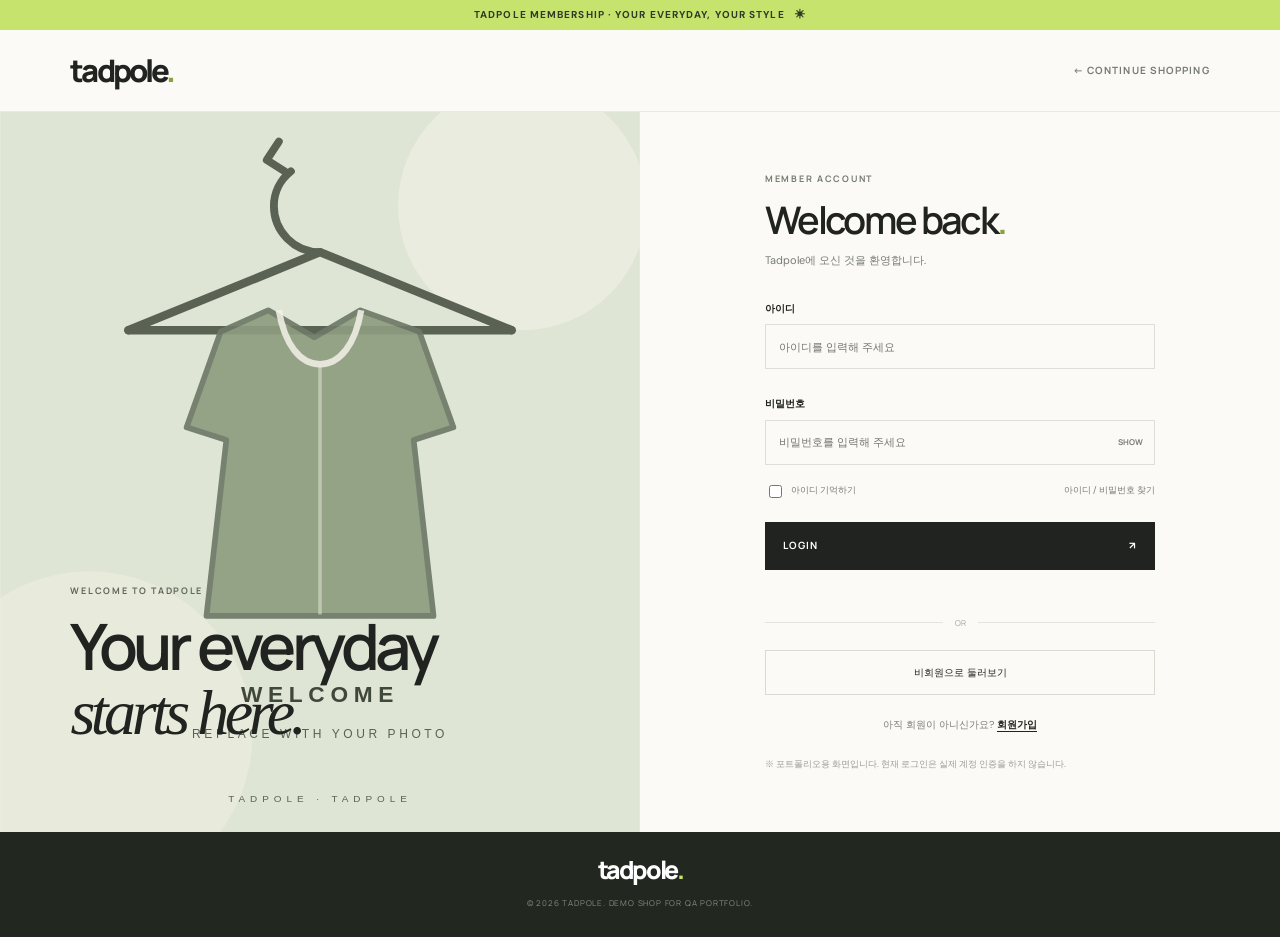
==== login.html @ 7c5cded1 "Add files via upload" ====
<!DOCTYPE html>
<html lang="ko">
<head>
  <meta charset="UTF-8">
  <meta name="viewport" content="width=device-width, initial-scale=1.0">
  <meta name="description" content="Tadpole 로그인 페이지">
  <title>LOGIN | Tadpole</title>
  <link rel="stylesheet" href="css/style.css">
  <script src="js/login.js" defer></script>
</head>
<body class="login-page">
  <div class="announcement-bar">TADPOLE MEMBERSHIP · YOUR EVERYDAY, YOUR STYLE <span aria-hidden="true">✳</span></div>
  <header class="site-header login-header">
    <a class="wordmark" href="index.html" aria-label="Tadpole 홈">tadpole<span>.</span></a>
    <a class="text-link back-link" href="index.html">← CONTINUE SHOPPING</a>
  </header>

  <main class="login-main">
    <section class="login-visual">
      <img src="assets/images/login-image.svg" alt="로그인 페이지 사진 자리표시자">
      <div class="login-visual-caption"><p class="eyebrow">WELCOME TO TADPOLE</p><h1>Your everyday<br><em>starts here.</em></h1></div>
    </section>

    <section class="login-panel" aria-labelledby="loginTitle">
      <div class="login-panel-inner">
        <p class="eyebrow">MEMBER ACCOUNT</p>
        <h2 id="loginTitle">Welcome back<span class="accent-dot">.</span></h2>
        <p class="login-subtitle">Tadpole에 오신 것을 환영합니다.</p>

        <form id="loginForm" class="login-form" novalidate>
          <label for="userId">아이디</label>
          <input id="userId" name="userId" type="text" placeholder="아이디를 입력해 주세요" autocomplete="username" required>
          <p class="field-error" id="userIdError"></p>

          <label for="userPassword">비밀번호</label>
          <div class="password-field">
            <input id="userPassword" name="password" type="password" placeholder="비밀번호를 입력해 주세요" autocomplete="current-password" required>
            <button class="password-toggle" id="passwordToggle" type="button" aria-label="비밀번호 표시">SHOW</button>
          </div>
          <p class="field-error" id="passwordError"></p>

          <div class="login-options">
            <label class="remember-option"><input type="checkbox" id="rememberMe"> <span>아이디 기억하기</span></label>
            <a href="#find-account" id="findAccount">아이디 / 비밀번호 찾기</a>
          </div>
          <button class="login-submit" type="submit">LOGIN <span aria-hidden="true">↗</span></button>
          <p class="login-feedback" id="loginFeedback" aria-live="polite"></p>
        </form>

        <div class="login-divider"><span>OR</span></div>
        <button class="guest-button" id="guestButton" type="button">비회원으로 둘러보기</button>
        <p class="signup-copy">아직 회원이 아니신가요? <a href="#signup" id="signupLink">회원가입</a></p>
        <p class="demo-notice">※ 포트폴리오용 화면입니다. 현재 로그인은 실제 계정 인증을 하지 않습니다.</p>
      </div>
    </section>
  </main>

  <footer class="site-footer login-footer">
    <a class="wordmark footer-wordmark" href="index.html">tadpole<span>.</span></a>
    <small>© 2026 TADPOLE. DEMO SHOP FOR QA PORTFOLIO.</small>
  </footer>
  <div class="toast" id="toast" role="status" aria-live="polite"></div>
</body>
</html>
---- css/style.css ----
@import url('https://fonts.googleapis.com/css2?family=DM+Sans:wght@400;500;600;700&family=Manrope:wght@400;500;600;700;800&display=swap');

:root {
  --ink: #20231f;
  --muted: #777c72;
  --paper: #fbfaf6;
  --soft: #f1f0e8;
  --line: #e5e4dc;
  --green: #c6e36d;
  --green-dark: #8aa13f;
  --white: #fff;
  --font-display: 'Manrope', 'DM Sans', Arial, sans-serif;
}

* { box-sizing: border-box; }
html { scroll-behavior: smooth; }
body { margin: 0; color: var(--ink); background: var(--paper); font-family: 'DM Sans', 'Noto Sans KR', Arial, sans-serif; font-size: 14px; line-height: 1.55; }
a { color: inherit; text-decoration: none; }
button, input { font: inherit; }
button { color: inherit; }
button:focus-visible, a:focus-visible, input:focus-visible { outline: 2px solid var(--green-dark); outline-offset: 3px; }
img { display: block; max-width: 100%; }

.announcement-bar { min-height: 30px; padding: 7px 16px; background: var(--green); color: #303928; text-align: center; font-size: 10px; font-weight: 700; letter-spacing: .11em; }
.announcement-bar span { margin-left: 7px; }
.site-header { height: 82px; padding: 0 5.5%; display: grid; grid-template-columns: 1fr 2fr 1fr; align-items: center; background: var(--paper); border-bottom: 1px solid rgba(32,35,31,.08); position: relative; z-index: 5; }
.wordmark { justify-self: start; font-family: var(--font-display); font-size: 31px; font-weight: 800; letter-spacing: -.095em; line-height: 1; }
.wordmark span { color: var(--green-dark); }
.main-nav { display: flex; justify-content: center; gap: clamp(22px, 4vw, 55px); }
.main-nav a, .text-link, .bag-button, .underlined-link { font-family: var(--font-display); font-size: 10px; font-weight: 700; letter-spacing: .11em; }
.main-nav a { padding: 10px 0; transition: opacity .2s; }
.main-nav a:hover, .text-link:hover, .underlined-link:hover { opacity: .55; }
.header-actions { justify-self: end; display: flex; align-items: center; gap: 25px; }
.text-link { white-space: nowrap; }
.icon-button { border: 0; background: none; cursor: pointer; }
.bag-button { display: flex; gap: 7px; align-items: center; padding: 8px 0; }
.bag-button span { display: grid; place-items: center; width: 19px; height: 19px; border-radius: 50%; background: var(--green); font-size: 10px; letter-spacing: 0; }
.menu-toggle { display: none; font-size: 20px; }

.hero { min-height: 560px; padding: 65px 10.5% 74px; display: grid; grid-template-columns: .93fr 1.07fr; align-items: center; gap: 4%; position: relative; overflow: hidden; background: #eeefe5; }
.hero-copy { position: relative; z-index: 1; padding-bottom: 15px; }
.eyebrow { margin: 0 0 17px; color: var(--muted); font-family: var(--font-display); font-size: 9px; font-weight: 700; letter-spacing: .19em; }
.hero h1 { margin: 0; font-family: var(--font-display); font-size: clamp(48px, 6.2vw, 84px); line-height: .99; letter-spacing: -.075em; font-weight: 600; }
.hero h1 em, .editorial-copy h2 em, .login-visual-caption h1 em { font-family: Georgia, serif; font-weight: 400; }
.hero-description { margin: 27px 0 29px; color: #62665d; font-size: 13px; line-height: 1.9; }
.pill-button { min-width: 168px; display: inline-flex; justify-content: space-between; align-items: center; gap: 25px; padding: 14px 19px; border-radius: 100px; font-family: var(--font-display); font-size: 9px; font-weight: 700; letter-spacing: .1em; transition: transform .2s, background .2s; }
.pill-button:hover { transform: translateY(-3px); }
.pill-button-dark { background: var(--ink); color: var(--white); }
.pill-button-dark:hover { background: #3b4433; }
.hero-art { width: 100%; max-width: 540px; justify-self: end; position: relative; }
.hero-image-frame { height: 410px; overflow: hidden; background: #d7d8ca; position: relative; }
.hero-image-frame img { width: 100%; height: 100%; object-fit: cover; }
.image-note { position: absolute; left: 50%; top: 50%; transform: translate(-50%, -50%); width: max-content; padding: 10px 13px; background: rgba(251,250,246,.83); color: #64695e; text-align: center; font-family: var(--font-display); font-size: 9px; font-weight: 700; letter-spacing: .12em; line-height: 1.7; pointer-events: none; }
.hero-sticker { position: absolute; left: -44px; top: 32px; width: 90px; height: 90px; display: grid; place-content: center; border-radius: 50%; background: var(--green); text-align: center; font-family: var(--font-display); font-size: 11px; font-weight: 800; line-height: 1.2; transform: rotate(-12deg); }
.hero-caption { margin: 12px 0 0; text-align: right; font-family: var(--font-display); font-size: 8px; letter-spacing: .15em; color: var(--muted); }
.hero-side-label { position: absolute; right: 2.4%; top: 50%; writing-mode: vertical-rl; transform: translateY(-50%); font-family: var(--font-display); font-size: 8px; letter-spacing: .2em; color: #92968a; }

.section-wrap { width: min(1180px, 89%); margin: 0 auto; }
.category-section { padding-top: 100px; padding-bottom: 104px; }
.section-heading { display: flex; justify-content: space-between; align-items: end; margin-bottom: 30px; }
.section-heading h2, .newsletter h2 { margin: 0; font-family: var(--font-display); font-size: clamp(31px, 4vw, 45px); line-height: 1.1; letter-spacing: -.065em; font-weight: 600; }
.accent-dot { color: var(--green-dark); }
.section-aside { margin: 0 3px 4px 0; color: var(--muted); font-size: 11px; line-height: 1.8; text-align: right; }
.category-grid { display: grid; grid-template-columns: repeat(4, 1fr); gap: 17px; }
.category-card { display: block; padding: 0; border: 0; background: transparent; text-align: left; cursor: pointer; }
.category-image { display: block; aspect-ratio: 3 / 3.65; overflow: hidden; background: var(--soft); }
.category-image img { width: 100%; height: 100%; object-fit: cover; transition: transform .5s; }
.category-card:hover .category-image img { transform: scale(1.045); }
.category-meta { display: flex; justify-content: space-between; align-items: baseline; gap: 8px; padding-top: 13px; }
.category-meta strong { font-family: var(--font-display); font-size: 11px; letter-spacing: .08em; }
.category-meta span { color: var(--muted); font-size: 9px; }

.product-section { padding-top: 82px; padding-bottom: 110px; border-top: 1px solid var(--line); }
.product-heading { margin-bottom: 25px; }
.underlined-link { display: inline-flex; gap: 18px; align-items: center; padding-bottom: 6px; border-bottom: 1px solid var(--ink); white-space: nowrap; }
.shop-toolbar { display: flex; justify-content: space-between; align-items: center; gap: 20px; margin-bottom: 25px; }
.filter-list { display: flex; flex-wrap: wrap; gap: 7px; }
.filter-button { padding: 8px 13px; border: 1px solid var(--line); border-radius: 30px; background: transparent; color: var(--muted); cursor: pointer; font-family: var(--font-display); font-size: 9px; font-weight: 700; letter-spacing: .07em; transition: all .2s; }
.filter-button:hover, .filter-button.is-active { border-color: var(--ink); background: var(--ink); color: white; }
.search-box { width: 190px; display: flex; align-items: center; gap: 8px; padding: 7px 3px; border-bottom: 1px solid #aeb0a7; }
.search-box input { width: 100%; min-width: 0; border: 0; outline: 0; background: transparent; font-size: 11px; }
.search-box span { font-size: 19px; }
.product-grid { display: grid; grid-template-columns: repeat(4, minmax(0, 1fr)); gap: 39px 17px; }
.product-card { min-width: 0; }
.product-image-wrap { position: relative; aspect-ratio: 3 / 3.8; overflow: hidden; background: var(--soft); }
.product-image-wrap > img { width: 100%; height: 100%; object-fit: cover; transition: transform .45s; }
.product-card:hover .product-image-wrap > img { transform: scale(1.035); }
.product-label { position: absolute; top: 12px; left: 12px; padding: 5px 8px; background: var(--green); font-family: var(--font-display); font-size: 8px; font-weight: 800; letter-spacing: .1em; }
.product-label-muted { background: var(--white); }
.wish-button { position: absolute; top: 9px; right: 10px; width: 30px; height: 30px; border: 0; border-radius: 50%; background: rgba(251,250,246,.84); font-size: 20px; line-height: 1; cursor: pointer; }
.wish-button[aria-pressed="true"] { color: #b35c58; }
.product-info { padding-top: 13px; }
.product-category { margin: 0 0 4px; color: var(--muted); font-family: var(--font-display); font-size: 8px; letter-spacing: .14em; }
.product-info h3 { margin: 0 0 10px; font-size: 12px; font-weight: 500; }
.product-bottom { display: flex; align-items: center; justify-content: space-between; gap: 8px; }
.product-bottom strong { font-family: var(--font-display); font-size: 11px; }
.add-button { padding: 5px 0 5px 8px; border: 0; background: transparent; color: var(--muted); font-family: var(--font-display); font-size: 8px; font-weight: 700; letter-spacing: .08em; cursor: pointer; }
.add-button:hover { color: var(--green-dark); }
.empty-message { padding: 45px 0; color: var(--muted); text-align: center; }

.editorial-banner { min-height: 460px; display: grid; grid-template-columns: 1fr 1fr; background: #e9ebe0; }
.editorial-image { min-height: 460px; position: relative; overflow: hidden; background: #d7dbcc; }
.editorial-image img { width: 100%; height: 100%; position: absolute; inset: 0; object-fit: cover; }
.editorial-copy { display: flex; flex-direction: column; justify-content: center; align-items: flex-start; padding: 60px 12%; }
.editorial-copy h2 { margin: 0 0 21px; font-family: var(--font-display); font-size: clamp(41px, 5.1vw, 66px); line-height: 1; font-weight: 600; letter-spacing: -.075em; }
.editorial-copy > p:not(.eyebrow) { margin: 0 0 28px; color: #666b60; font-size: 12px; line-height: 1.9; }

.newsletter { padding: 100px 15px 95px; text-align: center; }
.newsletter .eyebrow { margin-bottom: 12px; }
.newsletter > p:not(.eyebrow):not(.form-feedback) { margin: 15px 0 24px; color: var(--muted); font-size: 11px; }
.newsletter-form { width: min(440px, 100%); display: flex; margin: 0 auto; border-bottom: 1px solid var(--ink); }
.newsletter-form input { flex: 1; min-width: 0; padding: 13px 5px; border: 0; outline: 0; background: transparent; font-size: 11px; }
.newsletter-form button { border: 0; background: transparent; font-family: var(--font-display); font-size: 9px; font-weight: 800; letter-spacing: .08em; cursor: pointer; }
.form-feedback { min-height: 17px; color: var(--green-dark); font-size: 10px; }
.site-footer { padding: 42px 5.5% 28px; background: #222720; color: #f8f8f1; text-align: center; }
.footer-wordmark { display: inline-block; color: white; }
.footer-wordmark span { color: var(--green); }
.site-footer > p { margin: 10px 0 22px; color: #b8beb1; font-size: 10px; }
.footer-links { display: flex; justify-content: center; gap: 24px; margin-bottom: 26px; }
.footer-links a { color: #d1d4cb; font-family: var(--font-display); font-size: 8px; letter-spacing: .12em; }
.site-footer small { color: #858b80; font-family: var(--font-display); font-size: 8px; letter-spacing: .1em; }
.toast { position: fixed; left: 50%; bottom: 25px; z-index: 20; padding: 12px 18px; border-radius: 30px; background: var(--ink); color: white; font-size: 11px; opacity: 0; transform: translate(-50%, 12px); pointer-events: none; transition: opacity .2s, transform .2s; }
.toast.is-visible { opacity: 1; transform: translate(-50%, 0); }
.sr-only { position: absolute; width: 1px; height: 1px; padding: 0; margin: -1px; overflow: hidden; clip: rect(0,0,0,0); white-space: nowrap; border: 0; }

/* Login page */
.login-header { display: flex; justify-content: space-between; }
.back-link { color: var(--muted); }
.login-main { min-height: 650px; display: grid; grid-template-columns: 1fr 1fr; }
.login-visual { min-height: 650px; position: relative; overflow: hidden; background: #e6e9de; }
.login-visual > img { width: 100%; height: 100%; position: absolute; inset: 0; object-fit: cover; }
.login-visual-caption { position: absolute; left: 11%; bottom: 12%; color: var(--ink); }
.login-visual-caption .eyebrow { color: #62675d; }
.login-visual-caption h1 { margin: 0; font-family: var(--font-display); font-size: clamp(42px, 5vw, 68px); line-height: 1; letter-spacing: -.07em; font-weight: 600; }
.login-panel { display: grid; place-items: center; padding: 60px 8%; background: var(--paper); }
.login-panel-inner { width: min(390px, 100%); }
.login-panel-inner > .eyebrow { margin-bottom: 12px; }
.login-panel h2 { margin: 0; font-family: var(--font-display); font-size: 38px; line-height: 1.15; letter-spacing: -.07em; font-weight: 600; }
.login-subtitle { margin: 10px 0 32px; color: var(--muted); font-size: 11px; }
.login-form { display: flex; flex-direction: column; }
.login-form > label { margin: 0 0 8px; font-size: 10px; font-weight: 700; }
.login-form > input, .password-field input { width: 100%; height: 45px; padding: 0 13px; border: 1px solid #dedfd6; border-radius: 0; background: transparent; font-size: 11px; }
.login-form > input { margin-bottom: 14px; }
.password-field { position: relative; }
.password-field input { padding-right: 57px; }
.password-toggle { position: absolute; top: 0; right: 0; height: 45px; padding: 0 12px; border: 0; background: transparent; color: var(--muted); font-family: var(--font-display); font-size: 8px; font-weight: 700; cursor: pointer; }
.field-error { min-height: 13px; margin: -9px 0 9px; color: #b34d46; font-size: 9px; }
.login-options { display: flex; justify-content: space-between; align-items: center; margin: 4px 0 21px; color: var(--muted); font-size: 9px; }
.remember-option { display: flex; align-items: center; gap: 6px; cursor: pointer; }
.remember-option input { accent-color: var(--green-dark); }
.login-submit { height: 48px; display: flex; justify-content: space-between; align-items: center; padding: 0 17px; border: 1px solid var(--ink); background: var(--ink); color: white; font-family: var(--font-display); font-size: 10px; font-weight: 700; letter-spacing: .1em; cursor: pointer; transition: background .2s; }
.login-submit:hover { background: #41483b; }
.login-feedback { min-height: 17px; margin: 9px 0 0; color: var(--green-dark); font-size: 10px; }
.login-divider { display: flex; align-items: center; gap: 12px; margin: 21px 0; color: #a3a69d; font-family: var(--font-display); font-size: 8px; }
.login-divider::before, .login-divider::after { content: ''; height: 1px; flex: 1; background: var(--line); }
.guest-button { width: 100%; height: 45px; border: 1px solid #d9dbd1; background: transparent; font-size: 10px; cursor: pointer; }
.guest-button:hover { background: var(--soft); }
.signup-copy { margin: 22px 0 0; color: var(--muted); text-align: center; font-size: 10px; }
.signup-copy a { color: var(--ink); font-weight: 700; text-decoration: underline; text-underline-offset: 3px; }
.demo-notice { margin: 24px 0 0; color: #9a9d94; font-size: 9px; line-height: 1.7; }
.login-footer { padding-top: 25px; }
.login-footer .footer-wordmark { font-size: 25px; margin-bottom: 15px; }
.login-footer small { display: block; }

@media (max-width: 900px) {
  .site-header { padding: 0 4%; grid-template-columns: 1fr 2fr 1fr; }
  .hero { padding-left: 7%; padding-right: 7%; min-height: 500px; }
  .hero-image-frame { height: 350px; }
  .product-grid { grid-template-columns: repeat(3, minmax(0, 1fr)); }
  .category-meta { flex-direction: column; gap: 2px; }
  .login-main { min-height: 600px; }
  .login-visual { min-height: 600px; }
}
@media (max-width: 650px) {
  .announcement-bar { font-size: 8px; }
  .site-header { height: 68px; display: flex; justify-content: space-between; padding: 0 5%; }
  .menu-toggle { display: block; width: 30px; text-align: left; }
  .site-header > .wordmark { position: absolute; left: 50%; transform: translateX(-50%); font-size: 28px; }
  .main-nav { display: none; position: absolute; top: 68px; left: 0; right: 0; padding: 18px 5%; flex-direction: column; gap: 8px; background: var(--paper); border-bottom: 1px solid var(--line); }
  .main-nav.is-open { display: flex; }
  .main-nav a { padding: 7px 0; }
  .header-actions { gap: 13px; }
  .login-link { font-size: 9px; }
  .bag-button { font-size: 9px; }
  .hero { display: flex; flex-direction: column; align-items: stretch; gap: 35px; padding: 58px 7% 45px; }
  .hero h1 { font-size: clamp(53px, 15vw, 76px); }
  .hero-description { margin: 19px 0 22px; }
  .hero-art { width: 90%; max-width: none; align-self: flex-end; }
  .hero-image-frame { height: auto; aspect-ratio: 1 / 1.08; }
  .hero-sticker { width: 75px; height: 75px; left: -31px; font-size: 9px; }
  .hero-side-label { display: none; }
  .section-wrap { width: 88%; }
  .category-section { padding-top: 68px; padding-bottom: 70px; }
  .section-heading { align-items: end; gap: 15px; }
  .section-heading h2, .newsletter h2 { font-size: 32px; }
  .section-aside { font-size: 9px; }
  .category-grid { grid-template-columns: repeat(2, 1fr); gap: 23px 12px; }
  .category-meta strong { font-size: 10px; }
  .product-section { padding-top: 66px; padding-bottom: 75px; }
  .shop-toolbar { flex-direction: column-reverse; align-items: stretch; gap: 14px; }
  .search-box { width: 100%; }
  .filter-list { gap: 5px; }
  .filter-button { padding: 7px 10px; font-size: 8px; }
  .product-grid { grid-template-columns: repeat(2, minmax(0, 1fr)); gap: 29px 11px; }
  .product-image-wrap { aspect-ratio: 3 / 3.9; }
  .product-info h3 { font-size: 11px; }
  .product-bottom strong { font-size: 10px; }
  .editorial-banner { grid-template-columns: 1fr; }
  .editorial-image { min-height: 330px; }
  .editorial-copy { padding: 55px 8%; }
  .newsletter { padding: 73px 0 65px; }
  .newsletter-form button { font-size: 8px; }
  .site-footer { padding-left: 5%; padding-right: 5%; }
  .footer-links { gap: 17px; }
  .login-header { display: flex; }
  .login-header .wordmark { position: static; transform: none; }
  .back-link { font-size: 8px; }
  .login-main { grid-template-columns: 1fr; }
  .login-visual { min-height: 310px; }
  .login-visual-caption { left: 8%; bottom: 9%; }
  .login-visual-caption h1 { font-size: 42px; }
  .login-panel { padding: 55px 8%; }
}
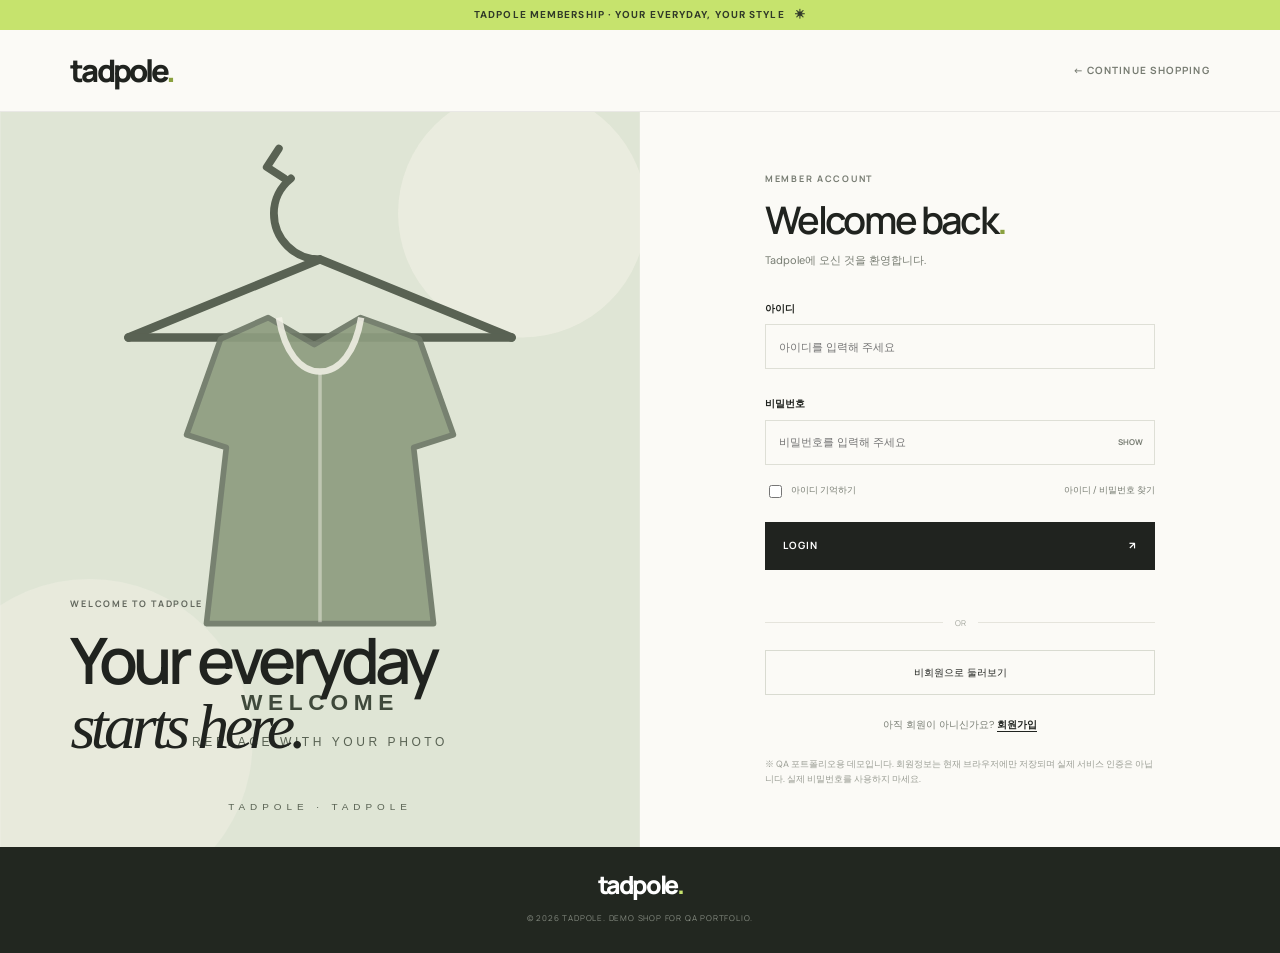
==== commit 5d37e48f: "Update Tadpole signup and login" ====
--- a/login.html
+++ b/login.html
@@ -49,8 +49,8 @@
 
         <div class="login-divider"><span>OR</span></div>
         <button class="guest-button" id="guestButton" type="button">비회원으로 둘러보기</button>
-        <p class="signup-copy">아직 회원이 아니신가요? <a href="#signup" id="signupLink">회원가입</a></p>
-        <p class="demo-notice">※ 포트폴리오용 화면입니다. 현재 로그인은 실제 계정 인증을 하지 않습니다.</p>
+        <p class="signup-copy">아직 회원이 아니신가요? <a href="signup.html" id="signupLink">회원가입</a></p>
+        <p class="demo-notice">※ QA 포트폴리오용 데모입니다. 회원정보는 현재 브라우저에만 저장되며 실제 서비스 인증은 아닙니다. 실제 비밀번호를 사용하지 마세요.</p>
       </div>
     </section>
   </main>
--- a/css/style.css
+++ b/css/style.css
@@ -144,6 +144,11 @@
 .password-field { position: relative; }
 .password-field input { padding-right: 57px; }
 .password-toggle { position: absolute; top: 0; right: 0; height: 45px; padding: 0 12px; border: 0; background: transparent; color: var(--muted); font-family: var(--font-display); font-size: 8px; font-weight: 700; cursor: pointer; }
+
+.field-hint { margin: -8px 0 10px; color: #8b8f84; font-size: 9px; line-height: 1.5; }
+.password-safety-notice { margin: 2px 0 12px; padding: 10px 12px; border-left: 2px solid #b78358; background: #f3eee7; color: #805b3e; font-size: 10px; line-height: 1.6; }
+.login-feedback.is-error { color: #b34d46; }
+
 .field-error { min-height: 13px; margin: -9px 0 9px; color: #b34d46; font-size: 9px; }
 .login-options { display: flex; justify-content: space-between; align-items: center; margin: 4px 0 21px; color: var(--muted); font-size: 9px; }
 .remember-option { display: flex; align-items: center; gap: 6px; cursor: pointer; }
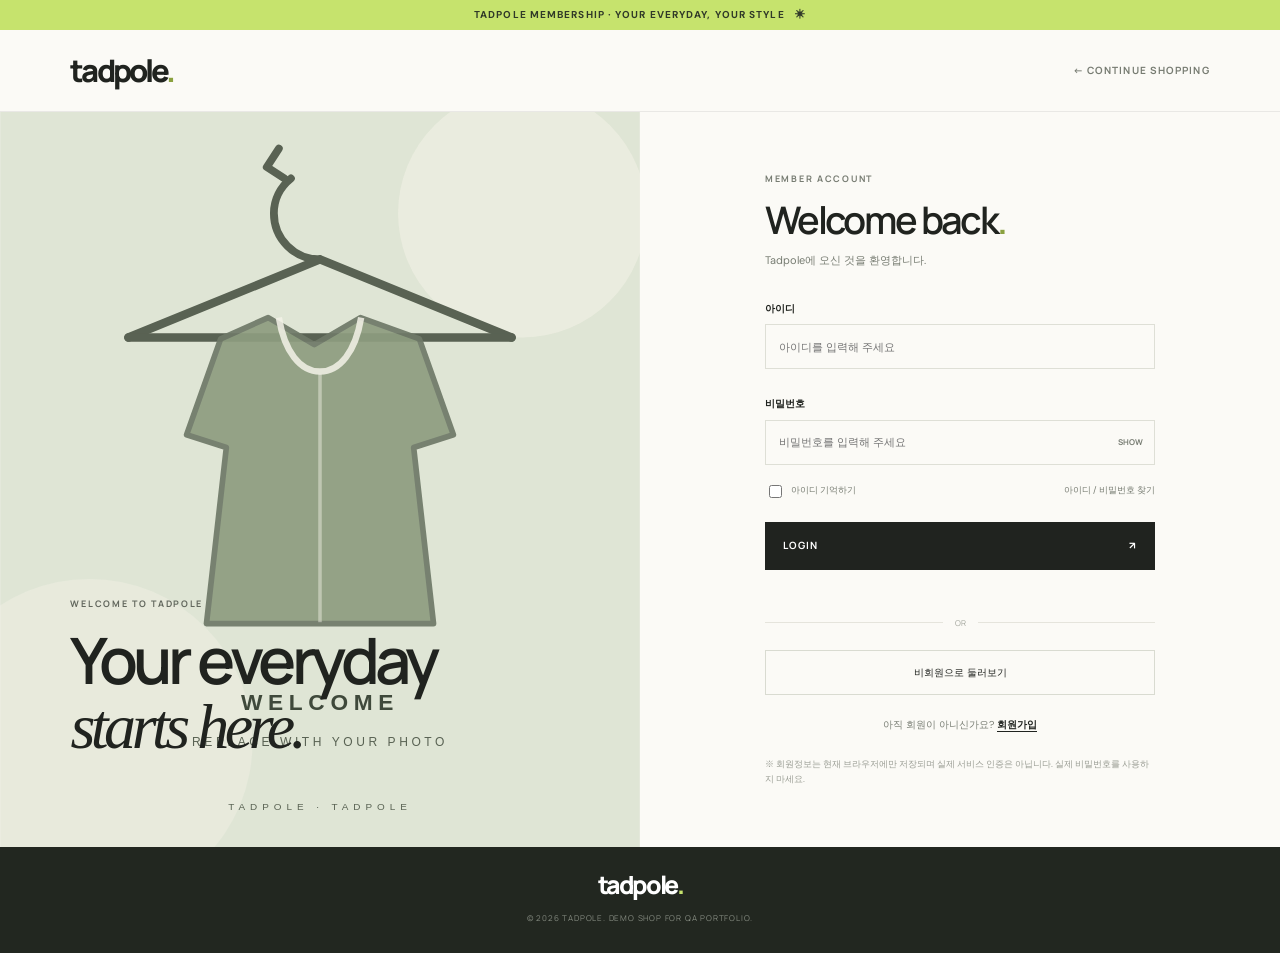
==== commit f97b578e: "Update password rules and login notice" ====
--- a/login.html
+++ b/login.html
@@ -50,7 +50,7 @@
         <div class="login-divider"><span>OR</span></div>
         <button class="guest-button" id="guestButton" type="button">비회원으로 둘러보기</button>
         <p class="signup-copy">아직 회원이 아니신가요? <a href="signup.html" id="signupLink">회원가입</a></p>
-        <p class="demo-notice">※ QA 포트폴리오용 데모입니다. 회원정보는 현재 브라우저에만 저장되며 실제 서비스 인증은 아닙니다. 실제 비밀번호를 사용하지 마세요.</p>
+        <p class="demo-notice">※ 회원정보는 현재 브라우저에만 저장되며 실제 서비스 인증은 아닙니다. 실제 비밀번호를 사용하지 마세요.</p>
       </div>
     </section>
   </main>
--- a/css/style.css
+++ b/css/style.css
@@ -226,3 +226,84 @@
   .login-visual-caption h1 { font-size: 42px; }
   .login-panel { padding: 55px 8%; }
 }
+
+
+/* My Page */
+.mypage-header { display: flex; justify-content: space-between; }
+.mypage-header-actions { display: flex; align-items: center; gap: 25px; }
+.logout-button { padding: 0; border: 0; background: transparent; color: var(--ink); cursor: pointer; }
+.mypage-main { padding-top: 72px; padding-bottom: 100px; }
+.mypage-intro { padding-bottom: 38px; border-bottom: 1px solid var(--line); }
+.mypage-intro .eyebrow { margin-bottom: 10px; }
+.mypage-intro h1 { margin: 0; font-family: var(--font-display); font-size: clamp(42px, 5vw, 60px); line-height: 1; letter-spacing: -.075em; font-weight: 600; }
+.mypage-intro > p:last-child { margin: 14px 0 0; color: var(--muted); font-size: 12px; }
+.member-summary { display: grid; grid-template-columns: .75fr 1.25fr; gap: 30px; align-items: center; padding: 30px; margin-top: 28px; background: #eff0e7; }
+.member-summary .eyebrow { margin-bottom: 7px; }
+.member-summary h2, .mypage-section-heading h2 { margin: 0; font-family: var(--font-display); font-size: clamp(25px, 3vw, 34px); line-height: 1.1; letter-spacing: -.06em; font-weight: 600; }
+.member-summary-copy { margin: 9px 0 0; color: var(--muted); font-size: 10px; }
+.member-details { display: grid; grid-template-columns: repeat(3, minmax(0, 1fr)); gap: 15px; margin: 0; }
+.member-details div { min-width: 0; padding-left: 17px; border-left: 1px solid #d8dbce; }
+.member-details dt { margin-bottom: 6px; color: var(--muted); font-size: 9px; }
+.member-details dd { margin: 0; overflow-wrap: anywhere; font-family: var(--font-display); font-size: 11px; font-weight: 700; }
+.mypage-section { padding: 70px 0; border-bottom: 1px solid var(--line); }
+.mypage-section-heading { display: flex; justify-content: space-between; align-items: end; gap: 20px; margin-bottom: 25px; }
+.mypage-section-heading .eyebrow { margin-bottom: 9px; }
+.subtle-button { padding: 9px 13px; border: 1px solid var(--line); background: transparent; color: var(--muted); font-size: 10px; cursor: pointer; }
+.subtle-button:hover:not(:disabled) { border-color: var(--ink); color: var(--ink); }
+.subtle-button:disabled { opacity: .45; cursor: not-allowed; }
+.cart-list { border-top: 1px solid var(--line); }
+.cart-item { display: grid; grid-template-columns: 92px minmax(0, 1fr) auto auto; align-items: center; gap: 20px; padding: 17px 0; border-bottom: 1px solid var(--line); }
+.cart-item-image { width: 92px; height: 112px; object-fit: cover; background: var(--soft); }
+.cart-item-detail h3 { margin: 0 0 7px; font-size: 12px; font-weight: 600; }
+.cart-item-detail p { margin: 0; color: var(--muted); font-family: var(--font-display); font-size: 11px; }
+.cart-item-controls { display: flex; align-items: center; gap: 12px; }
+.quantity-label { color: var(--muted); font-size: 10px; white-space: nowrap; }
+.quantity-actions { display: flex; border: 1px solid var(--line); }
+.quantity-actions button { width: 28px; height: 27px; border: 0; background: transparent; font-size: 16px; cursor: pointer; }
+.quantity-actions button + button { border-left: 1px solid var(--line); }
+.remove-cart-item { padding: 4px; border: 0; background: transparent; color: var(--muted); font-size: 9px; text-decoration: underline; cursor: pointer; }
+.cart-item-total { min-width: 95px; text-align: right; font-family: var(--font-display); font-size: 11px; }
+.cart-empty { padding: 45px 15px; background: #f3f2eb; text-align: center; }
+.cart-empty p { margin: 0 0 20px; color: var(--muted); font-size: 12px; }
+.cart-empty .pill-button { margin: 0 auto; }
+.cart-total-row { display: flex; justify-content: space-between; align-items: center; padding: 22px 0 0; }
+.cart-total-row > span { font-size: 11px; font-weight: 600; }
+.cart-total-row small { margin-left: 5px; color: var(--muted); font-size: 9px; font-weight: 400; }
+.cart-total-row strong { font-family: var(--font-display); font-size: 18px; }
+.mypage-demo-note, .mypage-security-note { color: #8a8e84; font-size: 9px; line-height: 1.8; }
+.mypage-demo-note { margin: 12px 0 0; }
+.password-change-layout { display: grid; grid-template-columns: .8fr 1.2fr; gap: 50px; align-items: start; padding: 30px; background: #f3f2eb; }
+.password-change-copy h3 { margin: 0 0 9px; font-size: 15px; }
+.password-change-copy > p:not(.password-safety-notice) { margin: 0; color: var(--muted); font-size: 10px; line-height: 1.8; }
+.password-change-copy .password-safety-notice { margin-top: 22px; }
+.password-change-form { display: flex; flex-direction: column; }
+.password-change-form label { margin: 0 0 7px; font-size: 10px; font-weight: 700; }
+.password-change-form input { height: 43px; margin-bottom: 15px; padding: 0 12px; border: 1px solid #dedfd6; background: var(--paper); font-size: 11px; }
+.password-change-form .login-submit { width: 100%; margin-top: 5px; }
+.password-change-feedback { min-height: 16px; margin: 0 0 8px; color: var(--green-dark); font-size: 10px; }
+.password-change-feedback.is-error { color: #b34d46; }
+.mypage-security-note { margin: 25px 0 0; }
+
+@media (max-width: 900px) {
+  .member-summary { grid-template-columns: 1fr; gap: 22px; }
+  .password-change-layout { gap: 30px; }
+}
+@media (max-width: 650px) {
+  .mypage-header { height: 68px; }
+  .mypage-header .wordmark { position: static; transform: none; font-size: 28px; }
+  .mypage-header-actions { gap: 13px; }
+  .mypage-header-actions .text-link { font-size: 8px; }
+  .mypage-main { padding-top: 48px; padding-bottom: 65px; }
+  .member-summary { padding: 22px 18px; }
+  .member-details { grid-template-columns: 1fr; gap: 13px; }
+  .member-details div { padding-left: 11px; }
+  .mypage-section { padding: 52px 0; }
+  .cart-item { grid-template-columns: 72px minmax(0, 1fr); gap: 10px 13px; }
+  .cart-item-image { width: 72px; height: 90px; grid-row: span 2; }
+  .cart-item-controls { grid-column: 2; flex-wrap: wrap; gap: 9px; }
+  .cart-item-total { grid-column: 2; min-width: 0; text-align: left; }
+  .cart-total-row { align-items: flex-start; gap: 12px; }
+  .cart-total-row small { display: block; margin: 4px 0 0; }
+  .password-change-layout { grid-template-columns: 1fr; gap: 25px; padding: 22px 18px; }
+  .mypage-section-heading { align-items: center; }
+}
